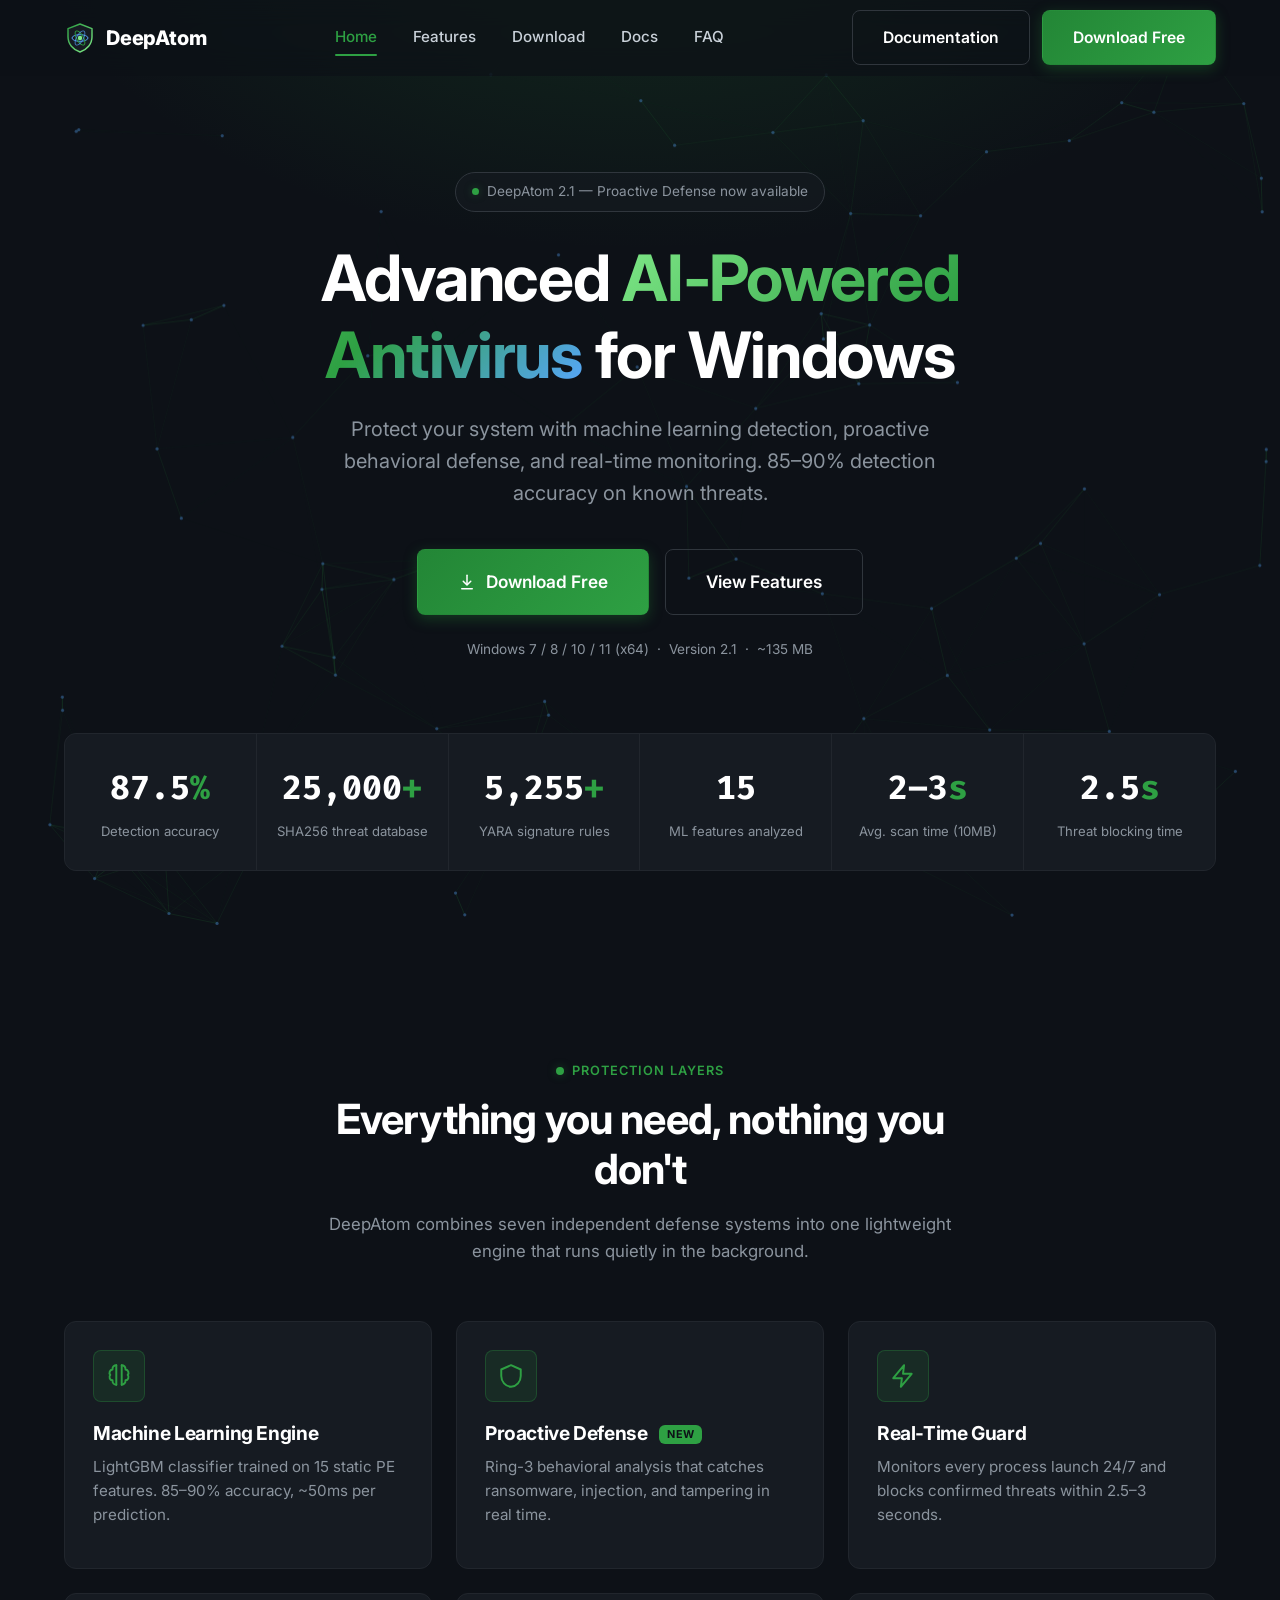
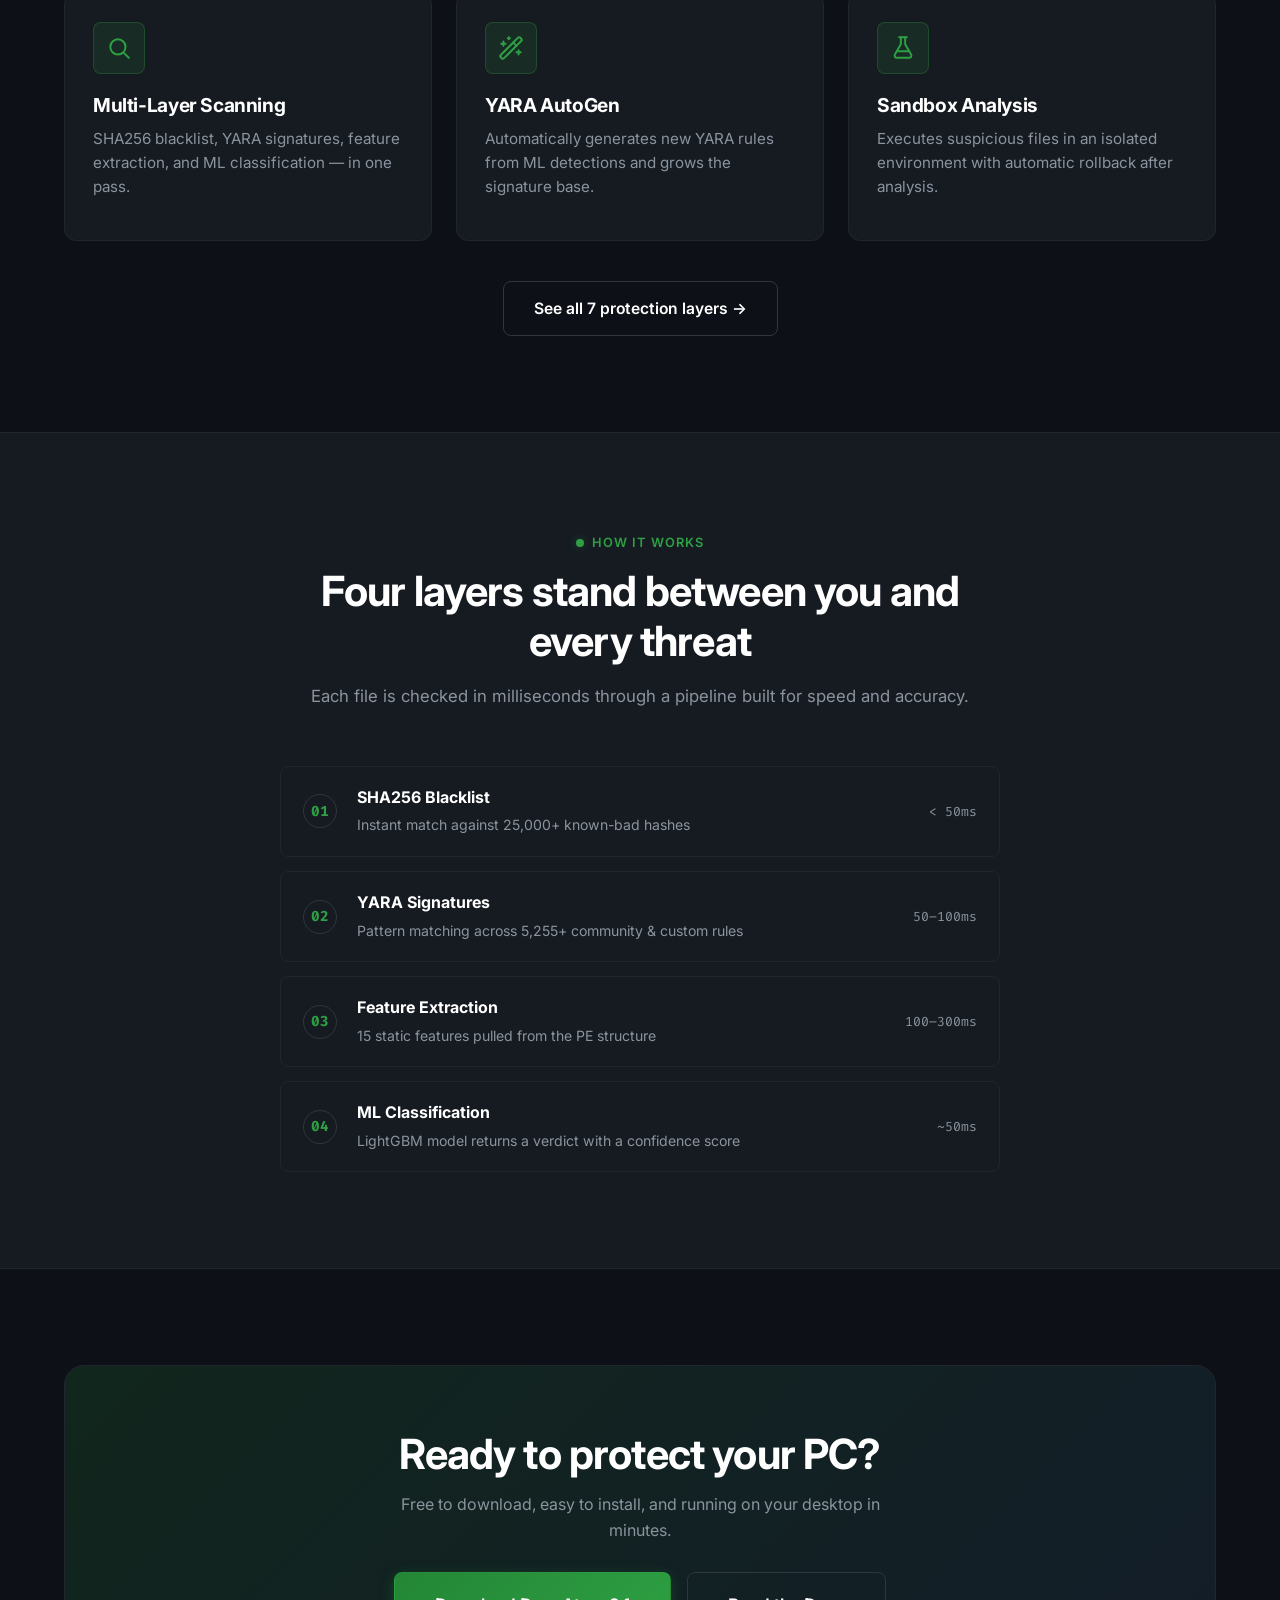
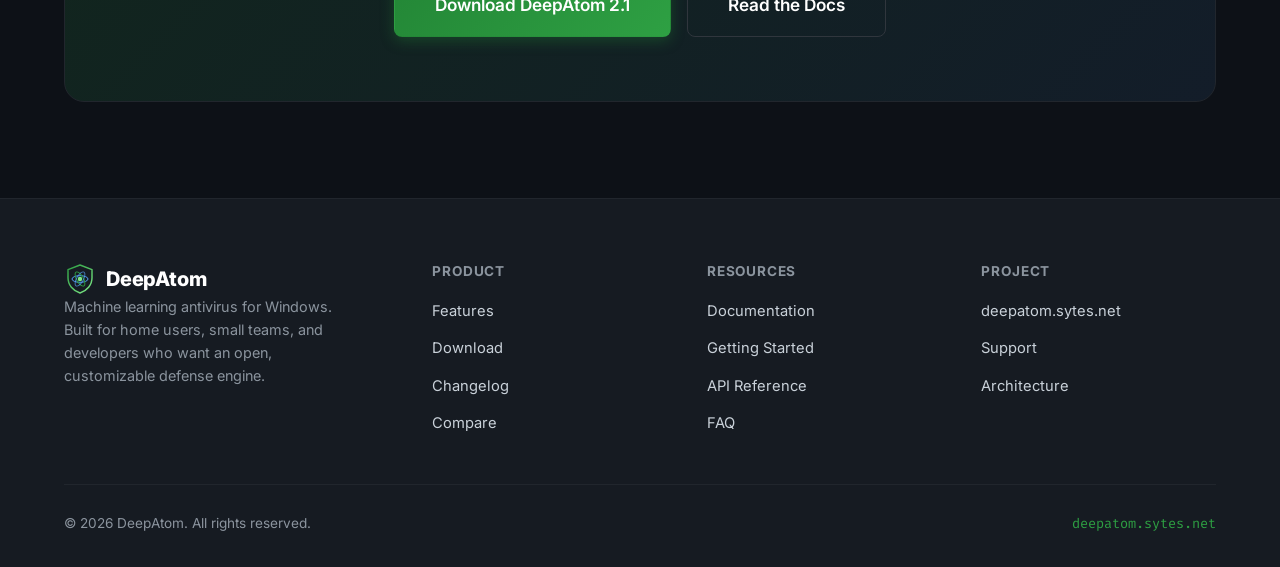
==== index.html @ 807e6cdb "Add files via upload" ====
<!DOCTYPE html>
<html lang="en">
<head>
  <meta charset="UTF-8">
  <meta name="viewport" content="width=device-width, initial-scale=1.0">
  <title>DeepAtom — AI-Powered Antivirus for Windows</title>
  <meta name="description" content="DeepAtom is a machine learning-powered antivirus for Windows combining static analysis, proactive behavioral defense, and real-time monitoring.">
  <link rel="canonical" href="https://deepatom.sytes.net/">
  <meta property="og:title" content="DeepAtom — AI-Powered Antivirus for Windows">
  <meta property="og:description" content="Machine learning detection, proactive defense, and real-time monitoring for Windows.">
  <meta property="og:type" content="website">
  <meta property="og:url" content="https://deepatom.sytes.net/">
  <link rel="icon" type="image/svg+xml" href="images/favicon.svg">

  <link rel="preconnect" href="https://fonts.googleapis.com">
  <link rel="preconnect" href="https://fonts.gstatic.com" crossorigin>
  <link href="https://fonts.googleapis.com/css2?family=Inter:wght@400;500;600;700;800&family=Fira+Code:wght@400;500&display=swap" rel="stylesheet">

  <link rel="stylesheet" href="css/style.css">
  <link rel="stylesheet" href="css/animations.css">
</head>
<body>

  <header class="site-header">
    <div class="container nav-wrap">
      <a href="index.html" class="logo">
        <img src="images/logo.svg" alt="DeepAtom" class="logo-mark">
        DeepAtom
      </a>

      <nav class="main-nav">
        <a href="index.html" class="active">Home</a>
        <a href="features.html">Features</a>
        <a href="download.html">Download</a>
        <a href="docs.html">Docs</a>
        <a href="faq.html">FAQ</a>
      </nav>

      <div class="header-actions">
        <a href="docs.html" class="btn btn-ghost">Documentation</a>
        <a href="download.html" class="btn btn-primary">Download Free</a>
        <button class="nav-toggle" aria-label="Toggle navigation" aria-expanded="false">
          <span></span><span></span><span></span>
        </button>
      </div>
    </div>
  </header>

  <main>
    <!-- ================= HERO ================= -->
    <section class="hero">
      <canvas class="hero-canvas"></canvas>
      <div class="container hero-inner">
        <div class="hero-badge">
          <span class="dot"></span>
          DeepAtom 2.1 — Proactive Defense now available
        </div>

        <h1>Advanced <span class="highlight">AI-Powered Antivirus</span> for Windows</h1>

        <p class="hero-sub">
          Protect your system with machine learning detection, proactive behavioral defense,
          and real-time monitoring. 85–90% detection accuracy on known threats.
        </p>

        <div class="hero-cta">
          <a href="download.html" class="btn btn-primary btn-lg">
            <svg class="dl-icon" viewBox="0 0 24 24" fill="none" stroke="currentColor" stroke-width="2" stroke-linecap="round" stroke-linejoin="round"><path d="M12 3v12"/><path d="M7 11l5 5 5-5"/><path d="M5 21h14"/></svg>
            Download Free
          </a>
          <a href="features.html" class="btn btn-ghost btn-lg">View Features</a>
        </div>

        <p class="hero-meta">Windows 7 / 8 / 10 / 11 (x64) &nbsp;·&nbsp; Version 2.1 &nbsp;·&nbsp; ~135 MB</p>
      </div>

      <div class="container">
        <div class="stats-strip">
          <div class="stat-item">
            <div class="stat-number"><span data-count="87.5" data-decimals="1">0</span><span class="suffix">%</span></div>
            <div class="stat-label">Detection accuracy</div>
          </div>
          <div class="stat-item">
            <div class="stat-number"><span data-count="25000">0</span><span class="suffix">+</span></div>
            <div class="stat-label">SHA256 threat database</div>
          </div>
          <div class="stat-item">
            <div class="stat-number"><span data-count="5255">0</span><span class="suffix">+</span></div>
            <div class="stat-label">YARA signature rules</div>
          </div>
          <div class="stat-item">
            <div class="stat-number"><span data-count="15">0</span></div>
            <div class="stat-label">ML features analyzed</div>
          </div>
          <div class="stat-item">
            <div class="stat-number">2–3<span class="suffix">s</span></div>
            <div class="stat-label">Avg. scan time (10MB)</div>
          </div>
          <div class="stat-item">
            <div class="stat-number">2.5<span class="suffix">s</span></div>
            <div class="stat-label">Threat blocking time</div>
          </div>
        </div>
      </div>
    </section>

    <!-- ================= FEATURES PREVIEW ================= -->
    <section class="section-pad" id="features">
      <div class="container">
        <div class="section-head reveal">
          <div class="eyebrow">Protection layers</div>
          <h2>Everything you need, nothing you don't</h2>
          <p>DeepAtom combines seven independent defense systems into one lightweight engine that runs quietly in the background.</p>
        </div>

        <div class="grid grid-3">
          <div class="card card-accent reveal d1">
            <div class="card-icon">
              <svg viewBox="0 0 24 24" fill="none" stroke="currentColor" stroke-width="1.8" stroke-linecap="round" stroke-linejoin="round"><path d="M9.5 2a3.5 3.5 0 0 0-3.5 3.5V6a3 3 0 0 0-2 5 3 3 0 0 0 2 5v.5A3.5 3.5 0 0 0 9.5 20"/><path d="M14.5 2A3.5 3.5 0 0 1 18 5.5V6a3 3 0 0 1 2 5 3 3 0 0 1-2 5v.5a3.5 3.5 0 0 1-3.5 3.5"/><path d="M9.5 2v18M14.5 2v18"/></svg>
            </div>
            <h3>Machine Learning Engine</h3>
            <p>LightGBM classifier trained on 15 static PE features. 85–90% accuracy, ~50ms per prediction.</p>
          </div>

          <div class="card card-accent reveal d2">
            <div class="card-icon">
              <svg viewBox="0 0 24 24" fill="none" stroke="currentColor" stroke-width="1.8" stroke-linecap="round" stroke-linejoin="round"><path d="M12 2 3 6v6c0 5.2 3.8 9.4 9 10 5.2-.6 9-4.8 9-10V6l-9-4Z"/></svg>
            </div>
            <h3>Proactive Defense <span class="tag-new">New</span></h3>
            <p>Ring-3 behavioral analysis that catches ransomware, injection, and tampering in real time.</p>
          </div>

          <div class="card card-accent reveal d3">
            <div class="card-icon">
              <svg viewBox="0 0 24 24" fill="none" stroke="currentColor" stroke-width="1.8" stroke-linecap="round" stroke-linejoin="round"><path d="M13 2 3 14h8l-1 8 10-12h-8l1-8Z"/></svg>
            </div>
            <h3>Real-Time Guard</h3>
            <p>Monitors every process launch 24/7 and blocks confirmed threats within 2.5–3 seconds.</p>
          </div>

          <div class="card card-accent reveal d4">
            <div class="card-icon">
              <svg viewBox="0 0 24 24" fill="none" stroke="currentColor" stroke-width="1.8" stroke-linecap="round" stroke-linejoin="round"><circle cx="11" cy="11" r="7"/><path d="m21 21-4.3-4.3"/></svg>
            </div>
            <h3>Multi-Layer Scanning</h3>
            <p>SHA256 blacklist, YARA signatures, feature extraction, and ML classification — in one pass.</p>
          </div>

          <div class="card card-accent reveal d5">
            <div class="card-icon">
              <svg viewBox="0 0 24 24" fill="none" stroke="currentColor" stroke-width="1.8" stroke-linecap="round" stroke-linejoin="round"><path d="m21.64 3.64-1.28-1.28a1.21 1.21 0 0 0-1.72 0L2.36 18.64a1.21 1.21 0 0 0 0 1.72l1.28 1.28a1.2 1.2 0 0 0 1.72 0L21.64 5.36a1.2 1.2 0 0 0 0-1.72Z"/><path d="m14 7 3 3"/><path d="M5 6v4M19 14v4M10 2v2M7 8H3M21 16h-4M11 3H9"/></svg>
            </div>
            <h3>YARA AutoGen</h3>
            <p>Automatically generates new YARA rules from ML detections and grows the signature base.</p>
          </div>

          <div class="card card-accent reveal d6">
            <div class="card-icon">
              <svg viewBox="0 0 24 24" fill="none" stroke="currentColor" stroke-width="1.8" stroke-linecap="round" stroke-linejoin="round"><path d="M10 2v6.5L4.5 18a2 2 0 0 0 1.7 3h11.6a2 2 0 0 0 1.7-3L14 8.5V2"/><path d="M8.5 2h7"/><path d="M7 15h10"/></svg>
            </div>
            <h3>Sandbox Analysis</h3>
            <p>Executes suspicious files in an isolated environment with automatic rollback after analysis.</p>
          </div>
        </div>

        <div class="text-center reveal" style="margin-top:40px;">
          <a href="features.html" class="btn btn-ghost">See all 7 protection layers →</a>
        </div>
      </div>
    </section>

    <!-- ================= HOW IT WORKS ================= -->
    <section class="section-pad" style="background: var(--bg-secondary); border-top: 1px solid var(--border); border-bottom: 1px solid var(--border);">
      <div class="container">
        <div class="section-head reveal">
          <div class="eyebrow">How it works</div>
          <h2>Four layers stand between you and every threat</h2>
          <p>Each file is checked in milliseconds through a pipeline built for speed and accuracy.</p>
        </div>

        <div class="layers reveal">
          <div class="layer-row">
            <div class="layer-num">01</div>
            <div class="layer-body"><strong>SHA256 Blacklist</strong><span>Instant match against 25,000+ known-bad hashes</span></div>
            <div class="layer-time">&lt; 50ms</div>
          </div>
          <div class="layer-row">
            <div class="layer-num">02</div>
            <div class="layer-body"><strong>YARA Signatures</strong><span>Pattern matching across 5,255+ community & custom rules</span></div>
            <div class="layer-time">50–100ms</div>
          </div>
          <div class="layer-row">
            <div class="layer-num">03</div>
            <div class="layer-body"><strong>Feature Extraction</strong><span>15 static features pulled from the PE structure</span></div>
            <div class="layer-time">100–300ms</div>
          </div>
          <div class="layer-row">
            <div class="layer-num">04</div>
            <div class="layer-body"><strong>ML Classification</strong><span>LightGBM model returns a verdict with a confidence score</span></div>
            <div class="layer-time">~50ms</div>
          </div>
        </div>
      </div>
    </section>

    <!-- ================= CTA ================= -->
    <section class="section-pad">
      <div class="container">
        <div class="cta-banner reveal">
          <h2>Ready to protect your PC?</h2>
          <p>Free to download, easy to install, and running on your desktop in minutes.</p>
          <div class="hero-cta" style="margin-bottom:0;">
            <a href="download.html" class="btn btn-primary btn-lg">Download DeepAtom 2.1</a>
            <a href="docs.html" class="btn btn-ghost btn-lg">Read the Docs</a>
          </div>
        </div>
      </div>
    </section>
  </main>

  <footer class="site-footer">
    <div class="container">
      <div class="footer-grid">
        <div class="footer-brand">
          <a href="index.html" class="logo">
            <img src="images/logo.svg" alt="DeepAtom" class="logo-mark">
            DeepAtom
          </a>
          <p>Machine learning antivirus for Windows. Built for home users, small teams, and developers who want an open, customizable defense engine.</p>
        </div>
        <div class="footer-col">
          <h4>Product</h4>
          <ul>
            <li><a href="features.html">Features</a></li>
            <li><a href="download.html">Download</a></li>
            <li><a href="download.html#changelog">Changelog</a></li>
            <li><a href="features.html#comparison">Compare</a></li>
          </ul>
        </div>
        <div class="footer-col">
          <h4>Resources</h4>
          <ul>
            <li><a href="docs.html">Documentation</a></li>
            <li><a href="docs.html#getting-started">Getting Started</a></li>
            <li><a href="docs.html#api-reference">API Reference</a></li>
            <li><a href="faq.html">FAQ</a></li>
          </ul>
        </div>
        <div class="footer-col">
          <h4>Project</h4>
          <ul>
            <li><a href="https://deepatom.sytes.net">deepatom.sytes.net</a></li>
            <li><a href="faq.html">Support</a></li>
            <li><a href="docs.html#architecture">Architecture</a></li>
          </ul>
        </div>
      </div>
      <div class="footer-bottom">
        <span>© <span data-year>2026</span> DeepAtom. All rights reserved.</span>
        <span class="footer-domain">deepatom.sytes.net</span>
      </div>
    </div>
  </footer>

  <button class="back-to-top" aria-label="Back to top">
    <svg viewBox="0 0 24 24" width="20" height="20" fill="none" stroke="currentColor" stroke-width="2" stroke-linecap="round" stroke-linejoin="round"><path d="M12 19V5"/><path d="m5 12 7-7 7 7"/></svg>
  </button>

  <script src="js/main.js"></script>
  <script src="js/animations.js"></script>
</body>
</html>
---- css/style.css ----
/* =========================================================
   DeepAtom — Design System & Base Styles
   ========================================================= */

:root {
  /* Backgrounds */
  --bg: #0d1117;
  --bg-secondary: #161b22;
  --bg-elevated: #1c2129;
  --border: #21262d;
  --border-hover: #30363d;

  /* Accents */
  --green: #238636;
  --green-light: #2ea043;
  --green-glow: rgba(46, 160, 67, 0.35);
  --blue: #58a6ff;
  --yellow: #f0883e;
  --red: #f85149;

  /* Text */
  --text: #c9d1d9;
  --text-secondary: #8b949e;
  --text-heading: #ffffff;

  /* Type */
  --font-sans: 'Inter', 'Segoe UI', system-ui, -apple-system, sans-serif;
  --font-mono: 'Fira Code', 'Courier New', monospace;

  /* Layout */
  --max-width: 1200px;
  --header-height: 76px;
  --radius: 12px;
  --radius-sm: 8px;

  /* Motion */
  --ease: cubic-bezier(0.16, 1, 0.3, 1);
}

/* ---------- Reset ---------- */
*, *::before, *::after { box-sizing: border-box; }

html {
  scroll-behavior: smooth;
  scroll-padding-top: var(--header-height);
}

body {
  margin: 0;
  background: var(--bg);
  color: var(--text);
  font-family: var(--font-sans);
  font-size: 16px;
  line-height: 1.6;
  -webkit-font-smoothing: antialiased;
  overflow-x: hidden;
}

img, svg { max-width: 100%; display: block; }

a { color: var(--blue); text-decoration: none; }
a:hover { text-decoration: underline; }

ul, ol { padding-left: 1.2em; }

h1, h2, h3, h4 {
  color: var(--text-heading);
  font-weight: 700;
  line-height: 1.2;
  margin: 0 0 16px;
  letter-spacing: -0.02em;
}

h1 { font-size: clamp(2.4rem, 5vw, 4rem); }
h2 { font-size: clamp(1.8rem, 3.4vw, 2.6rem); }
h3 { font-size: clamp(1.3rem, 2.2vw, 1.7rem); }
h4 { font-size: 1.1rem; }

p { margin: 0 0 16px; }

code, pre {
  font-family: var(--font-mono);
  font-size: 0.9em;
}

pre {
  background: #010409;
  border: 1px solid var(--border);
  border-radius: var(--radius-sm);
  padding: 16px 20px;
  overflow-x: auto;
}

code {
  background: rgba(110, 118, 129, 0.15);
  padding: 2px 6px;
  border-radius: 4px;
  color: #7ee787;
}

pre code {
  background: none;
  padding: 0;
  color: #c9d1d9;
}

.container {
  max-width: var(--max-width);
  margin: 0 auto;
  padding: 0 24px;
}

section { position: relative; }

.section-pad { padding: 96px 0; }

.eyebrow {
  display: inline-flex;
  align-items: center;
  gap: 8px;
  font-size: 0.8rem;
  font-weight: 600;
  letter-spacing: 0.08em;
  text-transform: uppercase;
  color: var(--green-light);
  margin-bottom: 14px;
}

.eyebrow::before {
  content: '';
  width: 8px;
  height: 8px;
  border-radius: 50%;
  background: var(--green-light);
  box-shadow: 0 0 10px var(--green-glow);
}

.section-head {
  max-width: 680px;
  margin: 0 auto 56px;
  text-align: center;
}

.section-head p {
  color: var(--text-secondary);
  font-size: 1.05rem;
}

.text-center { text-align: center; }

/* ---------- Buttons ---------- */
.btn {
  display: inline-flex;
  align-items: center;
  justify-content: center;
  gap: 10px;
  padding: 14px 30px;
  border-radius: var(--radius-sm);
  font-weight: 600;
  font-size: 0.98rem;
  cursor: pointer;
  border: 1px solid transparent;
  transition: transform 0.25s var(--ease), box-shadow 0.25s var(--ease), border-color 0.25s var(--ease), background 0.25s var(--ease);
  text-decoration: none;
  white-space: nowrap;
}

.btn-primary {
  background: linear-gradient(135deg, var(--green), var(--green-light));
  color: #fff;
  box-shadow: 0 4px 14px rgba(35, 134, 54, 0.35);
}

.btn-primary:hover {
  transform: translateY(-2px);
  box-shadow: 0 10px 26px rgba(46, 160, 67, 0.5);
  text-decoration: none;
}

.btn-ghost {
  background: transparent;
  color: var(--text-heading);
  border-color: var(--border-hover);
}

.btn-ghost:hover {
  border-color: var(--blue);
  color: var(--blue);
  transform: translateY(-2px);
  text-decoration: none;
}

.btn-lg { padding: 18px 40px; font-size: 1.08rem; }
.btn-block { width: 100%; }

.btn svg { width: 18px; height: 18px; }

/* ---------- Header ---------- */
.site-header {
  position: fixed;
  top: 0;
  left: 0;
  right: 0;
  z-index: 1000;
  height: var(--header-height);
  display: flex;
  align-items: center;
  background: rgba(13, 17, 23, 0.72);
  backdrop-filter: blur(14px);
  -webkit-backdrop-filter: blur(14px);
  border-bottom: 1px solid transparent;
  transition: border-color 0.3s, background 0.3s;
}

.site-header.scrolled {
  border-bottom-color: var(--border);
  background: rgba(13, 17, 23, 0.92);
}

.nav-wrap {
  width: 100%;
  display: flex;
  align-items: center;
  justify-content: space-between;
  gap: 24px;
}

.logo {
  display: flex;
  align-items: center;
  gap: 10px;
  font-weight: 800;
  font-size: 1.25rem;
  color: var(--text-heading);
  text-decoration: none;
  letter-spacing: -0.01em;
}

.logo:hover { text-decoration: none; }

.logo .logo-mark { width: 32px; height: 32px; }

.logo-mark .lm-glow { filter: drop-shadow(0 0 6px rgba(46,160,67,0.55)); }

.main-nav {
  display: flex;
  align-items: center;
  gap: 4px;
}

.main-nav a {
  color: var(--text);
  font-weight: 500;
  font-size: 0.95rem;
  padding: 10px 16px;
  border-radius: var(--radius-sm);
  text-decoration: none;
  transition: color 0.2s, background 0.2s;
  position: relative;
}

.main-nav a:hover { color: var(--text-heading); background: rgba(255,255,255,0.04); }

.main-nav a.active { color: var(--green-light); }

.main-nav a.active::after {
  content: '';
  position: absolute;
  left: 16px;
  right: 16px;
  bottom: 4px;
  height: 2px;
  background: var(--green-light);
  border-radius: 2px;
}

.header-actions { display: flex; align-items: center; gap: 12px; }

.nav-toggle {
  display: none;
  flex-direction: column;
  gap: 5px;
  background: none;
  border: none;
  cursor: pointer;
  padding: 8px;
}

.nav-toggle span {
  width: 24px;
  height: 2px;
  background: var(--text-heading);
  border-radius: 2px;
  transition: transform 0.3s var(--ease), opacity 0.3s var(--ease);
}

.nav-toggle.open span:nth-child(1) { transform: translateY(7px) rotate(45deg); }
.nav-toggle.open span:nth-child(2) { opacity: 0; }
.nav-toggle.open span:nth-child(3) { transform: translateY(-7px) rotate(-45deg); }

/* ---------- Hero ---------- */
.hero {
  position: relative;
  padding: calc(var(--header-height) + 96px) 0 90px;
  overflow: hidden;
  background: radial-gradient(ellipse 80% 60% at 50% -10%, rgba(35, 134, 54, 0.22), transparent 60%);
}

.hero-canvas {
  position: absolute;
  inset: 0;
  width: 100%;
  height: 100%;
  z-index: 0;
  opacity: 0.55;
}

.hero-inner {
  position: relative;
  z-index: 2;
  text-align: center;
  max-width: 820px;
  margin: 0 auto;
}

.hero-badge {
  display: inline-flex;
  align-items: center;
  gap: 8px;
  padding: 8px 16px;
  border-radius: 999px;
  border: 1px solid var(--border-hover);
  background: rgba(22, 27, 34, 0.6);
  font-size: 0.85rem;
  color: var(--text-secondary);
  margin-bottom: 28px;
}

.hero-badge .dot {
  width: 7px;
  height: 7px;
  border-radius: 50%;
  background: var(--green-light);
  box-shadow: 0 0 8px var(--green-glow);
  animation: pulseDot 2s infinite;
}

.hero h1 { margin-bottom: 20px; }
.hero h1 .highlight {
  background: linear-gradient(135deg, #7ee787, var(--green-light) 60%, var(--blue));
  -webkit-background-clip: text;
  background-clip: text;
  color: transparent;
}

.hero-sub {
  font-size: clamp(1.05rem, 2vw, 1.25rem);
  color: var(--text-secondary);
  max-width: 640px;
  margin: 0 auto 40px;
}

.hero-cta {
  display: flex;
  justify-content: center;
  gap: 16px;
  flex-wrap: wrap;
  margin-bottom: 24px;
}

.hero-meta {
  color: var(--text-secondary);
  font-size: 0.85rem;
}

/* ---------- Stats ---------- */
.stats-strip {
  position: relative;
  z-index: 2;
  margin-top: 72px;
  display: grid;
  grid-template-columns: repeat(6, 1fr);
  gap: 1px;
  background: var(--border);
  border: 1px solid var(--border);
  border-radius: var(--radius);
  overflow: hidden;
}

.stat-item {
  background: var(--bg-secondary);
  padding: 28px 16px;
  text-align: center;
}

.stat-number {
  font-size: clamp(1.5rem, 2.6vw, 2.1rem);
  font-weight: 800;
  color: var(--text-heading);
  font-family: var(--font-mono);
}

.stat-number .suffix { color: var(--green-light); }

.stat-label {
  font-size: 0.82rem;
  color: var(--text-secondary);
  margin-top: 6px;
}

/* ---------- Cards / Features Grid ---------- */
.grid {
  display: grid;
  gap: 24px;
}

.grid-3 { grid-template-columns: repeat(3, 1fr); }
.grid-2 { grid-template-columns: repeat(2, 1fr); }
.grid-4 { grid-template-columns: repeat(4, 1fr); }

.card {
  background: var(--bg-secondary);
  border: 1px solid var(--border);
  border-radius: var(--radius);
  padding: 28px;
  transition: transform 0.3s var(--ease), box-shadow 0.3s var(--ease), border-color 0.3s var(--ease);
}

.card:hover {
  border-color: var(--blue);
  transform: translateY(-6px);
  box-shadow: 0 16px 34px rgba(88, 166, 255, 0.15);
}

.card.card-accent:hover {
  border-color: var(--green-light);
  box-shadow: 0 16px 34px rgba(46, 160, 67, 0.2);
}

.card-icon {
  width: 52px;
  height: 52px;
  border-radius: var(--radius-sm);
  background: rgba(46, 160, 67, 0.12);
  border: 1px solid rgba(46, 160, 67, 0.28);
  display: flex;
  align-items: center;
  justify-content: center;
  margin-bottom: 20px;
  color: var(--green-light);
  transition: transform 0.3s var(--ease);
}

.card:hover .card-icon { transform: scale(1.08) rotate(-4deg); }

.card-icon svg { width: 26px; height: 26px; }

.card h3 { margin-bottom: 10px; font-size: 1.2rem; }
.card p { color: var(--text-secondary); margin-bottom: 12px; font-size: 0.95rem; }

.card .tag-new {
  display: inline-block;
  font-size: 0.68rem;
  font-weight: 700;
  letter-spacing: 0.04em;
  text-transform: uppercase;
  color: #0d1117;
  background: var(--green-light);
  padding: 3px 8px;
  border-radius: 6px;
  margin-left: 8px;
  vertical-align: middle;
}

.card ul {
  list-style: none;
  padding: 0;
  margin: 14px 0 0;
  display: flex;
  flex-direction: column;
  gap: 8px;
}

.card ul li {
  font-size: 0.88rem;
  color: var(--text-secondary);
  padding-left: 20px;
  position: relative;
}

.card ul li::before {
  content: '';
  position: absolute;
  left: 0;
  top: 8px;
  width: 8px;
  height: 8px;
  border-radius: 2px;
  background: var(--green-light);
  opacity: 0.8;
}

/* ---------- Layered protection diagram ---------- */
.layers {
  display: flex;
  flex-direction: column;
  gap: 14px;
  max-width: 720px;
  margin: 0 auto;
}

.layer-row {
  display: flex;
  align-items: center;
  gap: 20px;
  background: var(--bg-secondary);
  border: 1px solid var(--border);
  border-radius: var(--radius-sm);
  padding: 18px 22px;
  transition: border-color 0.3s, transform 0.3s;
}

.layer-row:hover { border-color: var(--green-light); transform: translateX(6px); }

.layer-num {
  font-family: var(--font-mono);
  font-weight: 700;
  color: var(--green-light);
  font-size: 0.9rem;
  width: 34px;
  height: 34px;
  flex-shrink: 0;
  border-radius: 50%;
  border: 1px solid var(--border-hover);
  display: flex;
  align-items: center;
  justify-content: center;
}

.layer-body strong { color: var(--text-heading); display: block; margin-bottom: 2px; }
.layer-body span { color: var(--text-secondary); font-size: 0.88rem; }
.layer-time {
  margin-left: auto;
  font-family: var(--font-mono);
  font-size: 0.82rem;
  color: var(--text-secondary);
  white-space: nowrap;
}

/* ---------- Tables ---------- */
.table-wrap {
  overflow-x: auto;
  border: 1px solid var(--border);
  border-radius: var(--radius);
}

table {
  width: 100%;
  border-collapse: collapse;
  min-width: 560px;
  background: var(--bg-secondary);
}

th, td {
  padding: 14px 18px;
  text-align: left;
  border-bottom: 1px solid var(--border);
  font-size: 0.92rem;
}

th {
  color: var(--text-heading);
  font-weight: 600;
  background: var(--bg-elevated);
  font-size: 0.85rem;
  text-transform: uppercase;
  letter-spacing: 0.04em;
}

tr:last-child td { border-bottom: none; }

td.good { color: #7ee787; font-weight: 600; }
td.mid { color: var(--yellow); font-weight: 600; }
td.bad { color: var(--red); font-weight: 600; }

.table-note {
  font-size: 0.85rem;
  color: var(--text-secondary);
  margin-top: 12px;
}

.highlight-col { background: rgba(46, 160, 67, 0.06); }

/* ---------- CTA banner ---------- */
.cta-banner {
  background: linear-gradient(135deg, rgba(35,134,54,0.18), rgba(88,166,255,0.08));
  border: 1px solid var(--border);
  border-radius: 20px;
  padding: 64px 40px;
  text-align: center;
  position: relative;
  overflow: hidden;
}

.cta-banner h2 { margin-bottom: 12px; }
.cta-banner p { color: var(--text-secondary); max-width: 520px; margin: 0 auto 28px; }

/* ---------- FAQ ---------- */
.faq-list { max-width: 780px; margin: 0 auto; display: flex; flex-direction: column; gap: 12px; }

.faq-item {
  background: var(--bg-secondary);
  border: 1px solid var(--border);
  border-radius: var(--radius-sm);
  overflow: hidden;
  transition: border-color 0.25s;
}

.faq-item.open { border-color: var(--green-light); }

.faq-question {
  width: 100%;
  display: flex;
  align-items: center;
  justify-content: space-between;
  gap: 16px;
  background: none;
  border: none;
  color: var(--text-heading);
  font-family: var(--font-sans);
  font-weight: 600;
  font-size: 1rem;
  padding: 20px 22px;
  text-align: left;
  cursor: pointer;
}

.faq-question .plus {
  flex-shrink: 0;
  width: 22px;
  height: 22px;
  position: relative;
}

.faq-question .plus::before,
.faq-question .plus::after {
  content: '';
  position: absolute;
  background: var(--green-light);
  border-radius: 2px;
  transition: transform 0.3s var(--ease);
}

.faq-question .plus::before { width: 100%; height: 2px; top: 50%; left: 0; transform: translateY(-50%); }
.faq-question .plus::after { width: 2px; height: 100%; left: 50%; top: 0; transform: translateX(-50%); }

.faq-item.open .plus::after { transform: translateX(-50%) rotate(90deg) scaleY(0); }

.faq-answer {
  max-height: 0;
  overflow: hidden;
  transition: max-height 0.35s var(--ease);
}

.faq-answer-inner {
  padding: 0 22px 22px;
  color: var(--text-secondary);
  font-size: 0.95rem;
}

/* ---------- Footer ---------- */
.site-footer {
  border-top: 1px solid var(--border);
  padding: 64px 0 32px;
  background: var(--bg-secondary);
}

.footer-grid {
  display: grid;
  grid-template-columns: 1.4fr 1fr 1fr 1fr;
  gap: 40px;
  margin-bottom: 48px;
}

.footer-brand p {
  color: var(--text-secondary);
  font-size: 0.9rem;
  max-width: 280px;
}

.footer-col h4 { font-size: 0.85rem; text-transform: uppercase; letter-spacing: 0.06em; color: var(--text-secondary); margin-bottom: 18px; }
.footer-col ul { list-style: none; padding: 0; margin: 0; display: flex; flex-direction: column; gap: 12px; }
.footer-col a { color: var(--text); font-size: 0.92rem; }
.footer-col a:hover { color: var(--green-light); }

.footer-bottom {
  display: flex;
  justify-content: space-between;
  align-items: center;
  flex-wrap: wrap;
  gap: 12px;
  padding-top: 28px;
  border-top: 1px solid var(--border);
  color: var(--text-secondary);
  font-size: 0.85rem;
}

.footer-domain {
  font-family: var(--font-mono);
  color: var(--green-light);
}

.back-to-top {
  position: fixed;
  right: 24px;
  bottom: 24px;
  width: 46px;
  height: 46px;
  border-radius: 50%;
  background: var(--bg-elevated);
  border: 1px solid var(--border-hover);
  color: var(--text-heading);
  display: flex;
  align-items: center;
  justify-content: center;
  cursor: pointer;
  opacity: 0;
  pointer-events: none;
  transform: translateY(10px);
  transition: opacity 0.3s, transform 0.3s, border-color 0.3s;
  z-index: 900;
}

.back-to-top.visible { opacity: 1; pointer-events: auto; transform: translateY(0); }
.back-to-top:hover { border-color: var(--green-light); color: var(--green-light); }

/* ---------- Page header (sub-pages) ---------- */
.page-hero {
  padding: calc(var(--header-height) + 64px) 0 64px;
  text-align: center;
  background: radial-gradient(ellipse 70% 50% at 50% 0%, rgba(35, 134, 54, 0.16), transparent 65%);
}

.page-hero p { color: var(--text-secondary); max-width: 620px; margin: 0 auto; font-size: 1.05rem; }

/* ---------- Download page specific ---------- */
.download-panel {
  background: var(--bg-secondary);
  border: 1px solid var(--border);
  border-radius: 20px;
  padding: 48px;
  display: grid;
  grid-template-columns: 1.1fr 1fr;
  gap: 40px;
  align-items: center;
}

.download-info-list {
  list-style: none;
  padding: 0;
  margin: 24px 0 0;
  display: grid;
  grid-template-columns: 1fr 1fr;
  gap: 14px;
}

.download-info-list li {
  background: var(--bg-elevated);
  border: 1px solid var(--border);
  border-radius: var(--radius-sm);
  padding: 12px 16px;
  font-size: 0.85rem;
}

.download-info-list li span { display: block; color: var(--text-secondary); font-size: 0.75rem; text-transform: uppercase; letter-spacing: 0.04em; margin-bottom: 4px; }
.download-info-list li strong { color: var(--text-heading); font-family: var(--font-mono); }

.req-grid { display: grid; grid-template-columns: 1fr 1fr; gap: 24px; }

.req-card h4 { display: flex; align-items: center; gap: 10px; margin-bottom: 16px; }
.req-card.min h4 { color: var(--text-secondary); }
.req-card.rec h4 { color: var(--green-light); }

.req-card ul { list-style: none; padding: 0; margin: 0; display: flex; flex-direction: column; gap: 10px; }
.req-card li { font-size: 0.92rem; padding-left: 22px; position: relative; color: var(--text); }
.req-card li::before { content: '✓'; position: absolute; left: 0; color: var(--green-light); font-weight: 700; }

.steps { display: flex; flex-direction: column; gap: 20px; counter-reset: step; }

.step {
  display: grid;
  grid-template-columns: 44px 1fr;
  gap: 20px;
}

.step-num {
  width: 44px;
  height: 44px;
  border-radius: 50%;
  background: linear-gradient(135deg, var(--green), var(--green-light));
  color: #fff;
  display: flex;
  align-items: center;
  justify-content: center;
  font-weight: 700;
  font-family: var(--font-mono);
  flex-shrink: 0;
}

.step-body h4 { margin-bottom: 8px; }
.step-body p { color: var(--text-secondary); margin-bottom: 10px; }

.changelog-list { display: flex; flex-direction: column; gap: 16px; }

.changelog-entry {
  background: var(--bg-secondary);
  border: 1px solid var(--border);
  border-radius: var(--radius-sm);
  padding: 20px 24px;
}

.changelog-entry .cl-head {
  display: flex;
  align-items: baseline;
  gap: 12px;
  margin-bottom: 10px;
  flex-wrap: wrap;
}

.changelog-entry .cl-version { font-family: var(--font-mono); font-weight: 700; color: var(--text-heading); }
.changelog-entry .cl-date { color: var(--text-secondary); font-size: 0.85rem; }
.changelog-entry .cl-badge {
  font-size: 0.7rem;
  font-weight: 700;
  text-transform: uppercase;
  padding: 2px 8px;
  border-radius: 6px;
  background: rgba(46,160,67,0.15);
  color: var(--green-light);
}

.changelog-entry ul { margin: 0; padding-left: 18px; color: var(--text-secondary); font-size: 0.9rem; display: flex; flex-direction: column; gap: 6px; }

/* ---------- Docs page specific ---------- */
.docs-layout {
  display: grid;
  grid-template-columns: 260px 1fr;
  gap: 48px;
  align-items: start;
}

.docs-sidebar {
  position: sticky;
  top: calc(var(--header-height) + 24px);
  background: var(--bg-secondary);
  border: 1px solid var(--border);
  border-radius: var(--radius);
  padding: 20px;
}

.docs-sidebar h4 {
  font-size: 0.75rem;
  text-transform: uppercase;
  letter-spacing: 0.06em;
  color: var(--text-secondary);
  margin: 20px 0 10px;
}

.docs-sidebar h4:first-child { margin-top: 0; }

.docs-sidebar ul { list-style: none; padding: 0; margin: 0; display: flex; flex-direction: column; gap: 4px; }

.docs-sidebar a {
  display: block;
  padding: 8px 12px;
  border-radius: 6px;
  color: var(--text);
  font-size: 0.92rem;
  text-decoration: none;
}

.docs-sidebar a:hover { background: rgba(255,255,255,0.05); color: var(--text-heading); }
.docs-sidebar a.active { background: rgba(46,160,67,0.12); color: var(--green-light); }

.docs-content section { margin-bottom: 64px; scroll-margin-top: calc(var(--header-height) + 24px); }

.docs-content h2 {
  display: flex;
  align-items: center;
  gap: 12px;
  border-bottom: 1px solid var(--border);
  padding-bottom: 16px;
  margin-bottom: 24px;
}

.docs-content .doc-num {
  font-family: var(--font-mono);
  color: var(--green-light);
  font-size: 1rem;
}

.callout {
  border-left: 3px solid var(--blue);
  background: rgba(88,166,255,0.08);
  padding: 16px 20px;
  border-radius: 0 var(--radius-sm) var(--radius-sm) 0;
  margin: 20px 0;
  font-size: 0.92rem;
}

.callout.warn { border-color: var(--yellow); background: rgba(240,136,62,0.08); }
.callout strong { color: var(--text-heading); }

/* ---------- Reveal-on-scroll base state ---------- */
.reveal {
  opacity: 0;
  transform: translateY(24px);
  transition: opacity 0.7s var(--ease), transform 0.7s var(--ease);
}

.reveal.in-view {
  opacity: 1;
  transform: translateY(0);
}

/* ---------- Responsive ---------- */
@media (max-width: 1024px) {
  .grid-4 { grid-template-columns: repeat(2, 1fr); }
  .grid-3 { grid-template-columns: repeat(2, 1fr); }
  .footer-grid { grid-template-columns: 1.4fr 1fr 1fr; }
  .docs-layout { grid-template-columns: 220px 1fr; }
  .download-panel { grid-template-columns: 1fr; }
}

@media (max-width: 860px) {
  .main-nav { display: none; }
  .nav-toggle { display: flex; }
  .header-actions .btn-ghost { display: none; }

  .main-nav.mobile-open {
    display: flex;
    flex-direction: column;
    position: absolute;
    top: var(--header-height);
    left: 0;
    right: 0;
    background: rgba(13,17,23,0.98);
    border-bottom: 1px solid var(--border);
    padding: 12px;
    gap: 4px;
  }

  .stats-strip { grid-template-columns: repeat(2, 1fr); }
  .grid-3, .grid-4, .grid-2 { grid-template-columns: 1fr; }
  .footer-grid { grid-template-columns: 1fr 1fr; gap: 32px; }
  .req-grid { grid-template-columns: 1fr; }
  .docs-layout { grid-template-columns: 1fr; }
  .docs-sidebar { position: static; }
  .download-info-list { grid-template-columns: 1fr; }
}

@media (max-width: 560px) {
  .section-pad { padding: 64px 0; }
  .stats-strip { grid-template-columns: repeat(2, 1fr); }
  .hero { padding-top: calc(var(--header-height) + 64px); }
  .footer-grid { grid-template-columns: 1fr; }
  .cta-banner { padding: 40px 24px; }
  .download-panel { padding: 28px; }
}
---- css/animations.css ----
/* =========================================================
   DeepAtom — Animations
   ========================================================= */

@keyframes pulseDot {
  0%, 100% { box-shadow: 0 0 0 0 var(--green-glow); }
  50% { box-shadow: 0 0 0 5px transparent; }
}

@keyframes floatY {
  0%, 100% { transform: translateY(0); }
  50% { transform: translateY(-10px); }
}

@keyframes spinSlow {
  from { transform: rotate(0deg); }
  to { transform: rotate(360deg); }
}

@keyframes gradientShift {
  0% { background-position: 0% 50%; }
  50% { background-position: 100% 50%; }
  100% { background-position: 0% 50%; }
}

@keyframes fadeInUp {
  from { opacity: 0; transform: translateY(20px); }
  to { opacity: 1; transform: translateY(0); }
}

@keyframes bounceArrow {
  0%, 100% { transform: translateY(0); }
  50% { transform: translateY(4px); }
}

@keyframes scanLine {
  0% { transform: translateY(-100%); opacity: 0; }
  10% { opacity: 1; }
  90% { opacity: 1; }
  100% { transform: translateY(100%); opacity: 0; }
}

/* Hero entrance choreography */
.hero-badge,
.hero h1,
.hero-sub,
.hero-cta,
.hero-meta {
  opacity: 0;
  animation: fadeInUp 0.8s var(--ease) forwards;
}

.hero-badge { animation-delay: 0.05s; }
.hero h1 { animation-delay: 0.15s; }
.hero-sub { animation-delay: 0.28s; }
.hero-cta { animation-delay: 0.4s; }
.hero-meta { animation-delay: 0.5s; }

.stats-strip {
  opacity: 0;
  animation: fadeInUp 0.8s var(--ease) forwards;
  animation-delay: 0.55s;
}

/* Button icon micro-interactions */
.btn-primary svg.dl-icon {
  animation: bounceArrow 1.6s ease-in-out infinite;
}

/* Card float accents used on feature icons */
.card-icon svg { transition: transform 0.4s var(--ease); }

/* Scan-line effect for the "live scan" demo widget */
.scan-frame {
  position: relative;
  overflow: hidden;
}

.scan-frame::after {
  content: '';
  position: absolute;
  left: 0;
  right: 0;
  height: 40%;
  background: linear-gradient(180deg, transparent, rgba(46, 160, 67, 0.35), transparent);
  animation: scanLine 2.6s linear infinite;
}

/* Staggered reveal helper delays */
.reveal.d1 { transition-delay: 0.05s; }
.reveal.d2 { transition-delay: 0.12s; }
.reveal.d3 { transition-delay: 0.19s; }
.reveal.d4 { transition-delay: 0.26s; }
.reveal.d5 { transition-delay: 0.33s; }
.reveal.d6 { transition-delay: 0.4s; }
.reveal.d7 { transition-delay: 0.47s; }

/* Respect reduced motion preference */
@media (prefers-reduced-motion: reduce) {
  *, *::before, *::after {
    animation-duration: 0.001ms !important;
    animation-iteration-count: 1 !important;
    transition-duration: 0.001ms !important;
    scroll-behavior: auto !important;
  }
  .hero-badge, .hero h1, .hero-sub, .hero-cta, .hero-meta, .stats-strip {
    opacity: 1;
  }
}
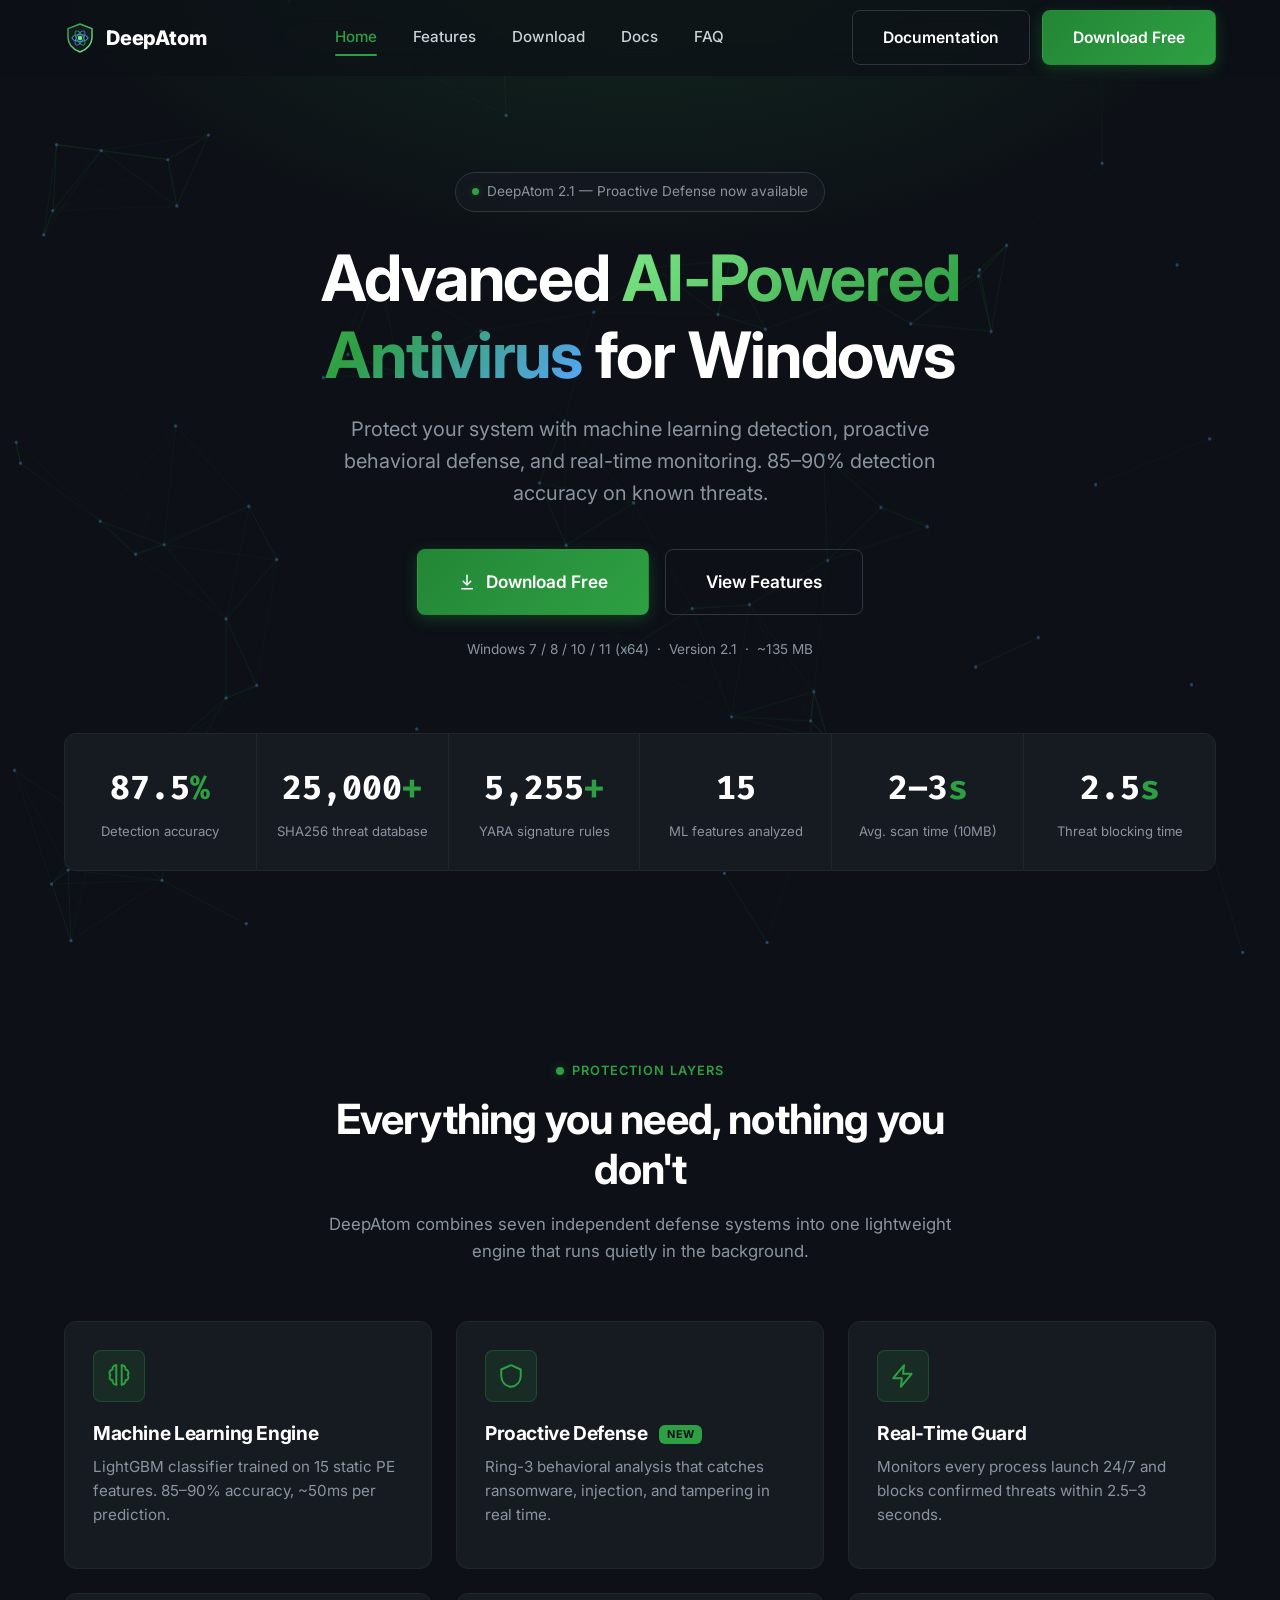
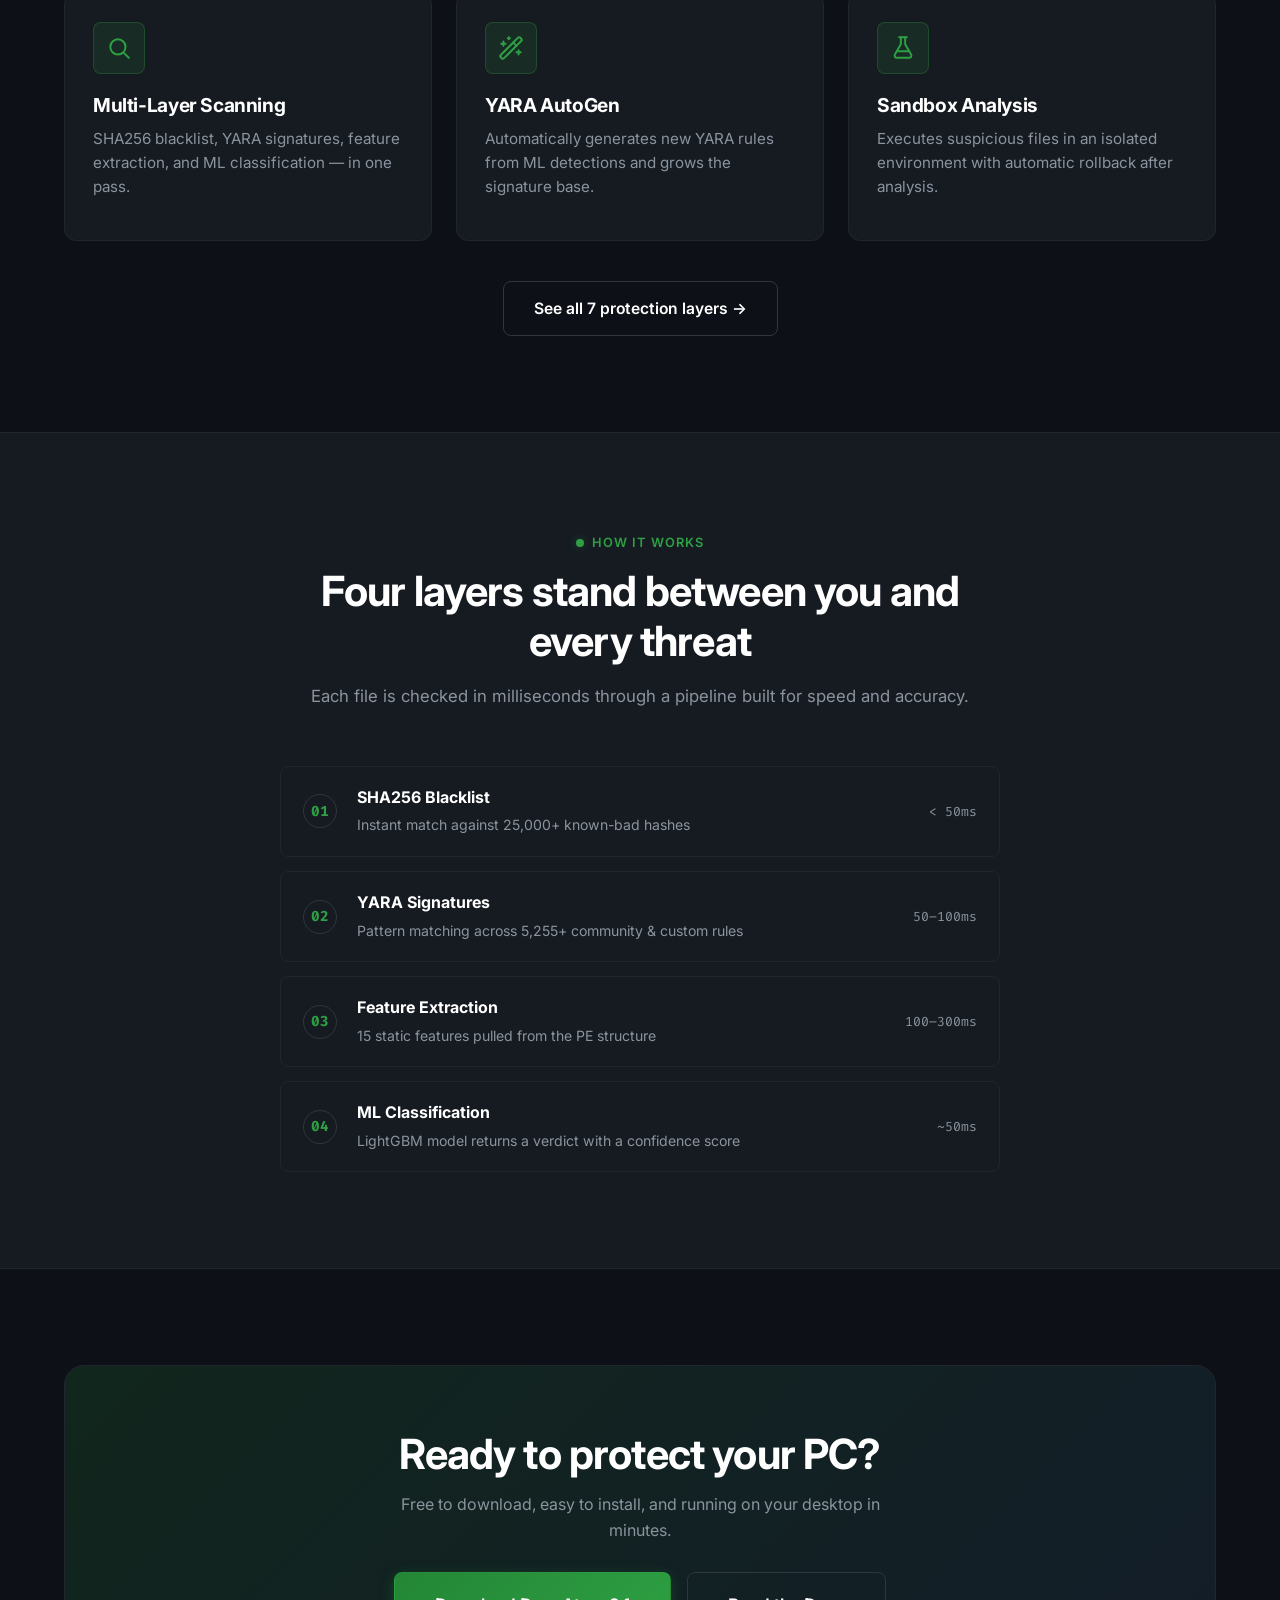
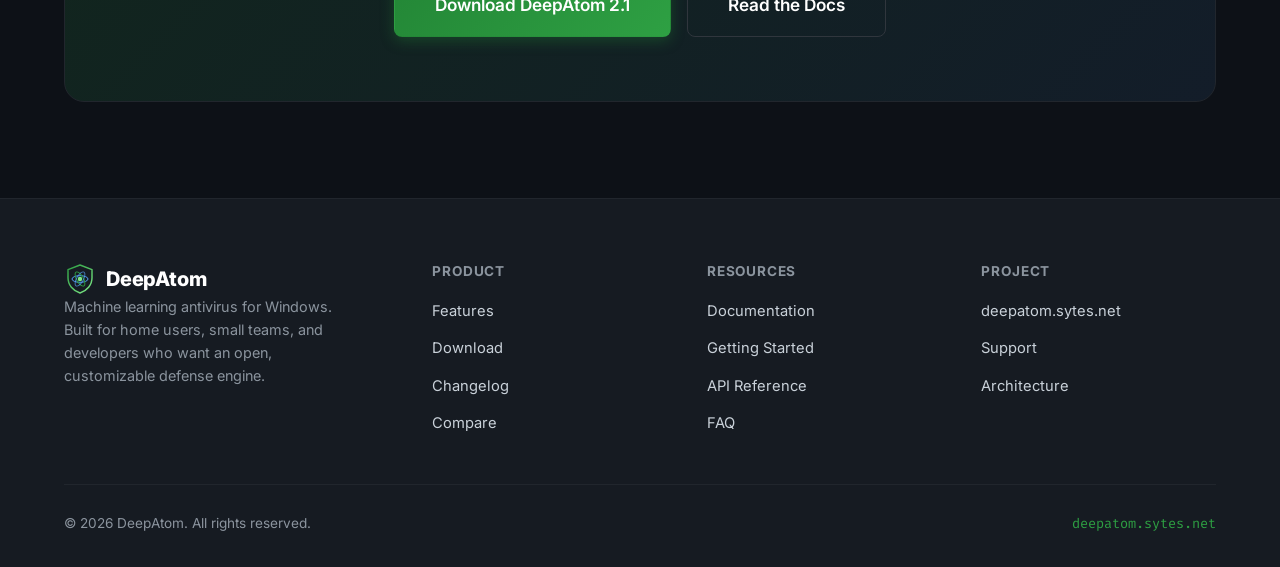
==== commit 34587597: "Add language switcher script to index.html Added lang-switcher.js script and updated HTML structure." ====
--- a/index.html
+++ b/index.html
@@ -18,6 +18,7 @@
 
   <link rel="stylesheet" href="css/style.css">
   <link rel="stylesheet" href="css/animations.css">
+  <link rel="stylesheet" href="css/lang-switcher.css">
 </head>
 <body>
 
@@ -268,5 +269,6 @@
 
   <script src="js/main.js"></script>
   <script src="js/animations.js"></script>
+  <script src="js/lang-switcher.js"></script>
 </body>
 </html>
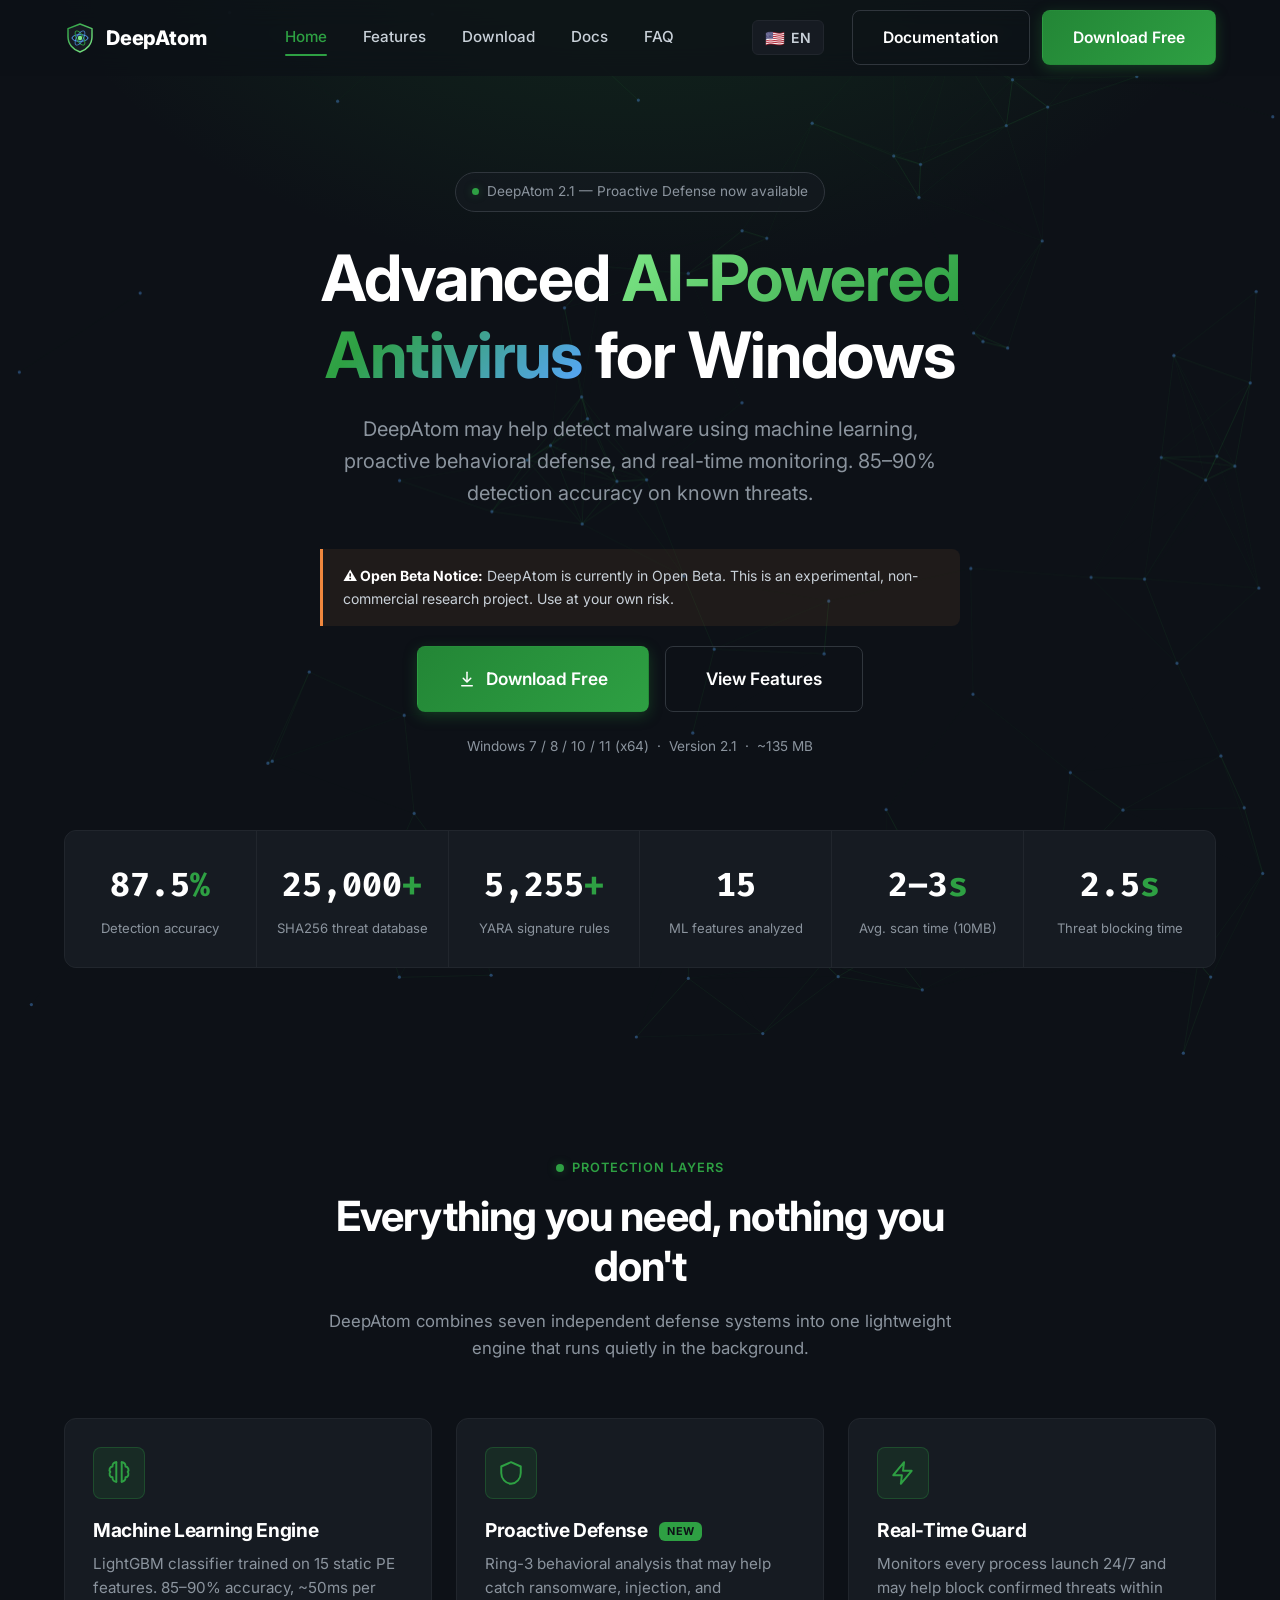
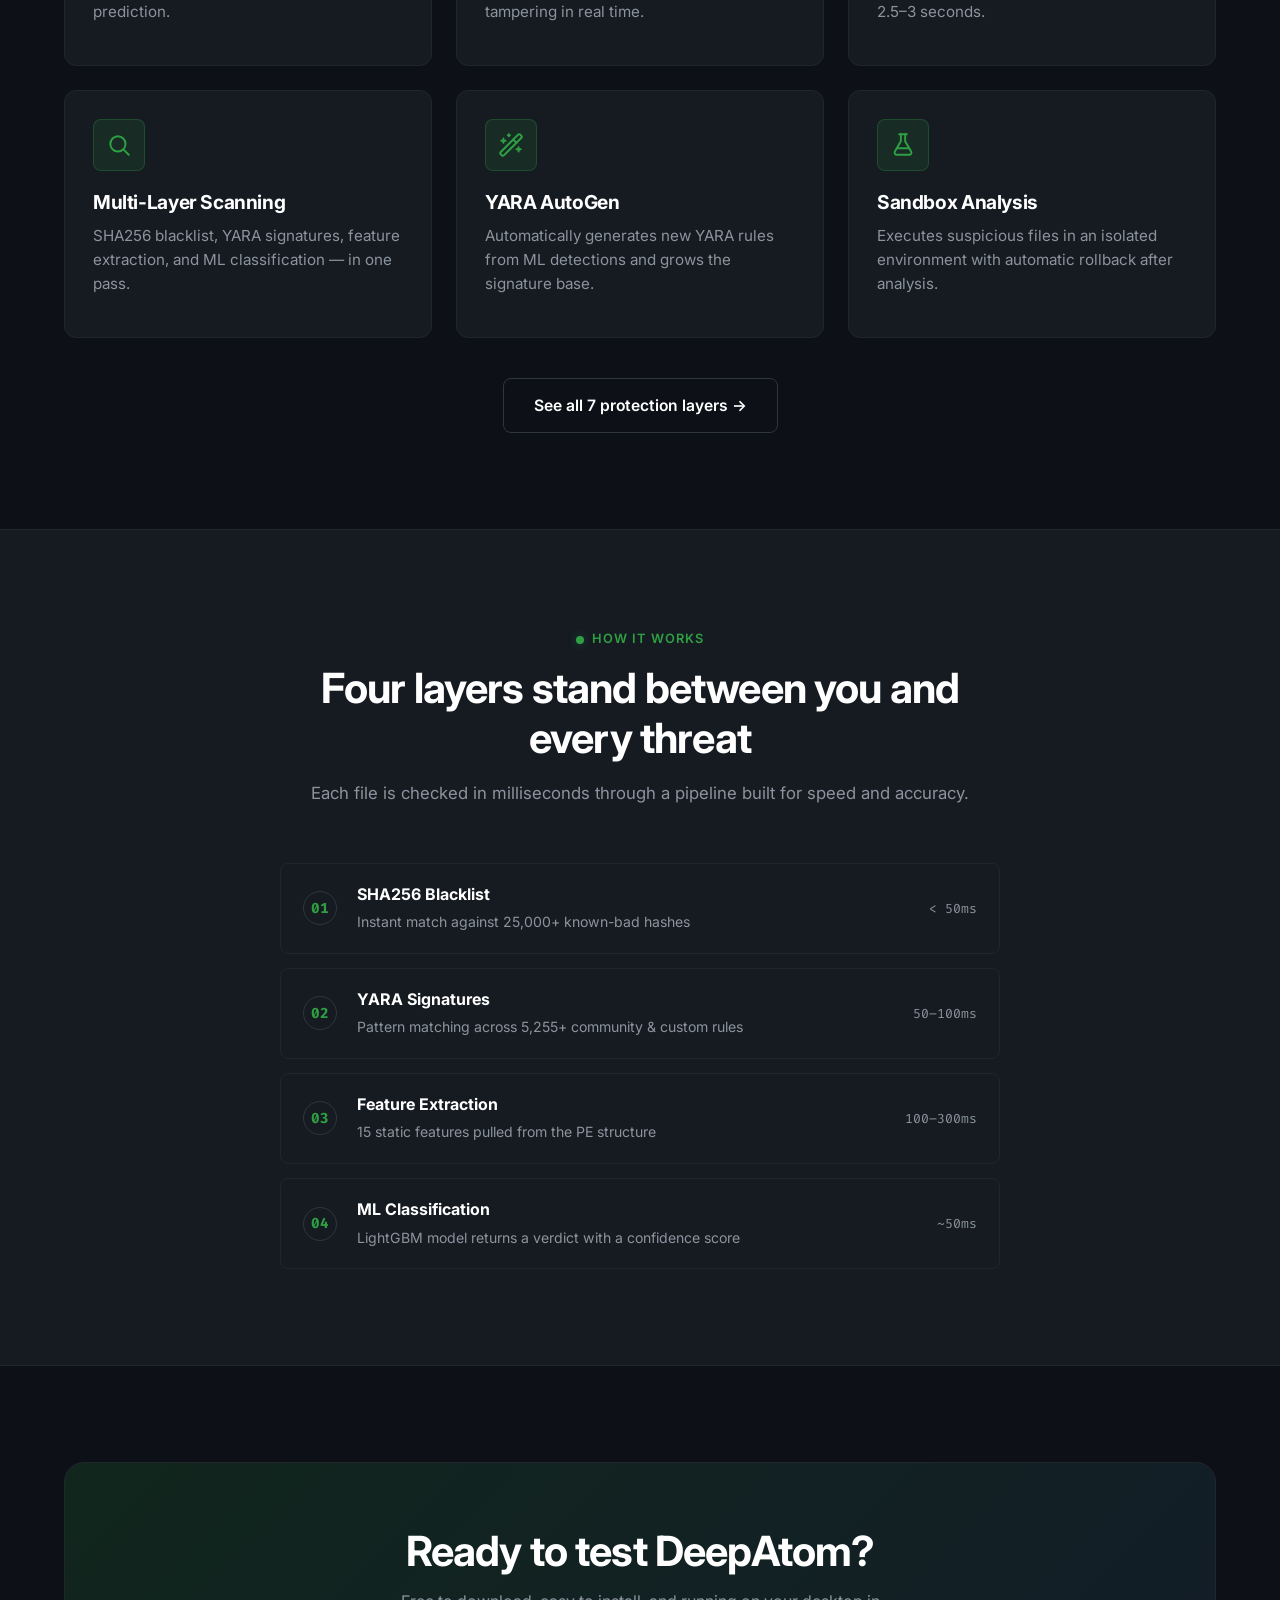
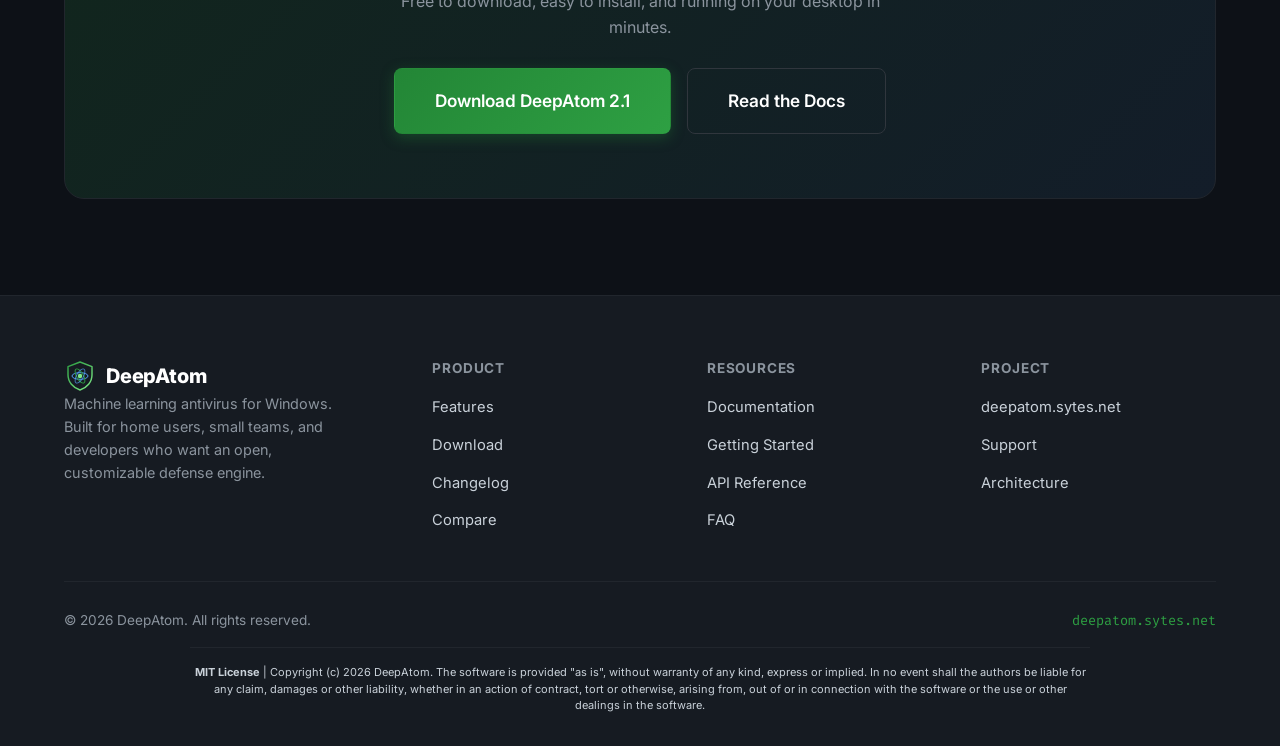
==== commit ceb9c329: "Update index.html" ====
--- a/index.html
+++ b/index.html
@@ -60,9 +60,13 @@
         <h1>Advanced <span class="highlight">AI-Powered Antivirus</span> for Windows</h1>
 
         <p class="hero-sub">
-          Protect your system with machine learning detection, proactive behavioral defense,
+          DeepAtom may help detect malware using machine learning, proactive behavioral defense,
           and real-time monitoring. 85–90% detection accuracy on known threats.
         </p>
+
+        <div class="callout warn" style="max-width:640px; margin:20px auto; text-align:left; font-size:14px;">
+          <strong>⚠️ Open Beta Notice:</strong> DeepAtom is currently in Open Beta. This is an experimental, non-commercial research project. Use at your own risk.
+        </div>
 
         <div class="hero-cta">
           <a href="download.html" class="btn btn-primary btn-lg">
@@ -128,7 +132,7 @@
               <svg viewBox="0 0 24 24" fill="none" stroke="currentColor" stroke-width="1.8" stroke-linecap="round" stroke-linejoin="round"><path d="M12 2 3 6v6c0 5.2 3.8 9.4 9 10 5.2-.6 9-4.8 9-10V6l-9-4Z"/></svg>
             </div>
             <h3>Proactive Defense <span class="tag-new">New</span></h3>
-            <p>Ring-3 behavioral analysis that catches ransomware, injection, and tampering in real time.</p>
+            <p>Ring-3 behavioral analysis that may help catch ransomware, injection, and tampering in real time.</p>
           </div>
 
           <div class="card card-accent reveal d3">
@@ -136,7 +140,7 @@
               <svg viewBox="0 0 24 24" fill="none" stroke="currentColor" stroke-width="1.8" stroke-linecap="round" stroke-linejoin="round"><path d="M13 2 3 14h8l-1 8 10-12h-8l1-8Z"/></svg>
             </div>
             <h3>Real-Time Guard</h3>
-            <p>Monitors every process launch 24/7 and blocks confirmed threats within 2.5–3 seconds.</p>
+            <p>Monitors every process launch 24/7 and may help block confirmed threats within 2.5–3 seconds.</p>
           </div>
 
           <div class="card card-accent reveal d4">
@@ -208,7 +212,7 @@
     <section class="section-pad">
       <div class="container">
         <div class="cta-banner reveal">
-          <h2>Ready to protect your PC?</h2>
+          <h2>Ready to test DeepAtom?</h2>
           <p>Free to download, easy to install, and running on your desktop in minutes.</p>
           <div class="hero-cta" style="margin-bottom:0;">
             <a href="download.html" class="btn btn-primary btn-lg">Download DeepAtom 2.1</a>
@@ -260,6 +264,9 @@
         <span>© <span data-year>2026</span> DeepAtom. All rights reserved.</span>
         <span class="footer-domain">deepatom.sytes.net</span>
       </div>
+      <div style="max-width:900px; margin:16px auto 0; padding-top:16px; border-top:1px solid var(--border); font-size:11px; line-height:1.5; color:var(--text-tertiary); text-align:center;">
+        <strong>MIT License</strong> | Copyright (c) 2026 DeepAtom. The software is provided "as is", without warranty of any kind, express or implied. In no event shall the authors be liable for any claim, damages or other liability, whether in an action of contract, tort or otherwise, arising from, out of or in connection with the software or the use or other dealings in the software.
+      </div>
     </div>
   </footer>
 
--- a/css/lang-switcher.css
+++ b/css/lang-switcher.css
@@ -0,0 +1,119 @@
+/* Language Switcher Styles */
+
+.lang-switcher {
+  position: relative;
+  display: inline-block;
+  margin-right: 16px;
+}
+
+.lang-btn {
+  display: flex;
+  align-items: center;
+  gap: 6px;
+  padding: 8px 12px;
+  background: var(--bg-secondary);
+  border: 1px solid var(--border);
+  border-radius: 6px;
+  color: var(--text-primary);
+  font-size: 14px;
+  font-weight: 500;
+  cursor: pointer;
+  transition: all 0.2s ease;
+  font-family: inherit;
+}
+
+.lang-btn:hover {
+  background: var(--bg-tertiary);
+  border-color: var(--green-dim);
+}
+
+.lang-flag {
+  font-size: 16px;
+  line-height: 1;
+}
+
+.lang-code {
+  font-weight: 600;
+  letter-spacing: 0.5px;
+}
+
+.lang-dropdown {
+  position: absolute;
+  top: calc(100% + 8px);
+  right: 0;
+  background: var(--bg-secondary);
+  border: 1px solid var(--border);
+  border-radius: 8px;
+  box-shadow: 0 4px 12px rgba(0, 0, 0, 0.3);
+  opacity: 0;
+  visibility: hidden;
+  transform: translateY(-10px);
+  transition: all 0.2s ease;
+  z-index: 1000;
+  min-width: 160px;
+  overflow: hidden;
+}
+
+.lang-dropdown.show {
+  opacity: 1;
+  visibility: visible;
+  transform: translateY(0);
+}
+
+.lang-option {
+  display: flex;
+  align-items: center;
+  gap: 10px;
+  width: 100%;
+  padding: 10px 14px;
+  background: transparent;
+  border: none;
+  color: var(--text-primary);
+  font-size: 14px;
+  font-weight: 500;
+  cursor: pointer;
+  transition: background 0.2s ease;
+  font-family: inherit;
+  text-align: left;
+}
+
+.lang-option:hover {
+  background: var(--bg-tertiary);
+}
+
+.lang-option:active {
+  background: var(--bg-primary);
+}
+
+.lang-option .lang-flag {
+  font-size: 18px;
+}
+
+/* Mobile adjustments */
+@media (max-width: 768px) {
+  .lang-switcher {
+    margin-right: 12px;
+  }
+
+  .lang-btn {
+    padding: 6px 10px;
+    font-size: 13px;
+  }
+
+  .lang-dropdown {
+    right: -10px;
+  }
+}
+
+/* Mobile menu open state */
+@media (max-width: 768px) {
+  .nav-open .lang-switcher {
+    order: -1;
+    margin-bottom: 20px;
+  }
+
+  .nav-open .lang-btn {
+    width: 100%;
+    justify-content: center;
+  }
+}
